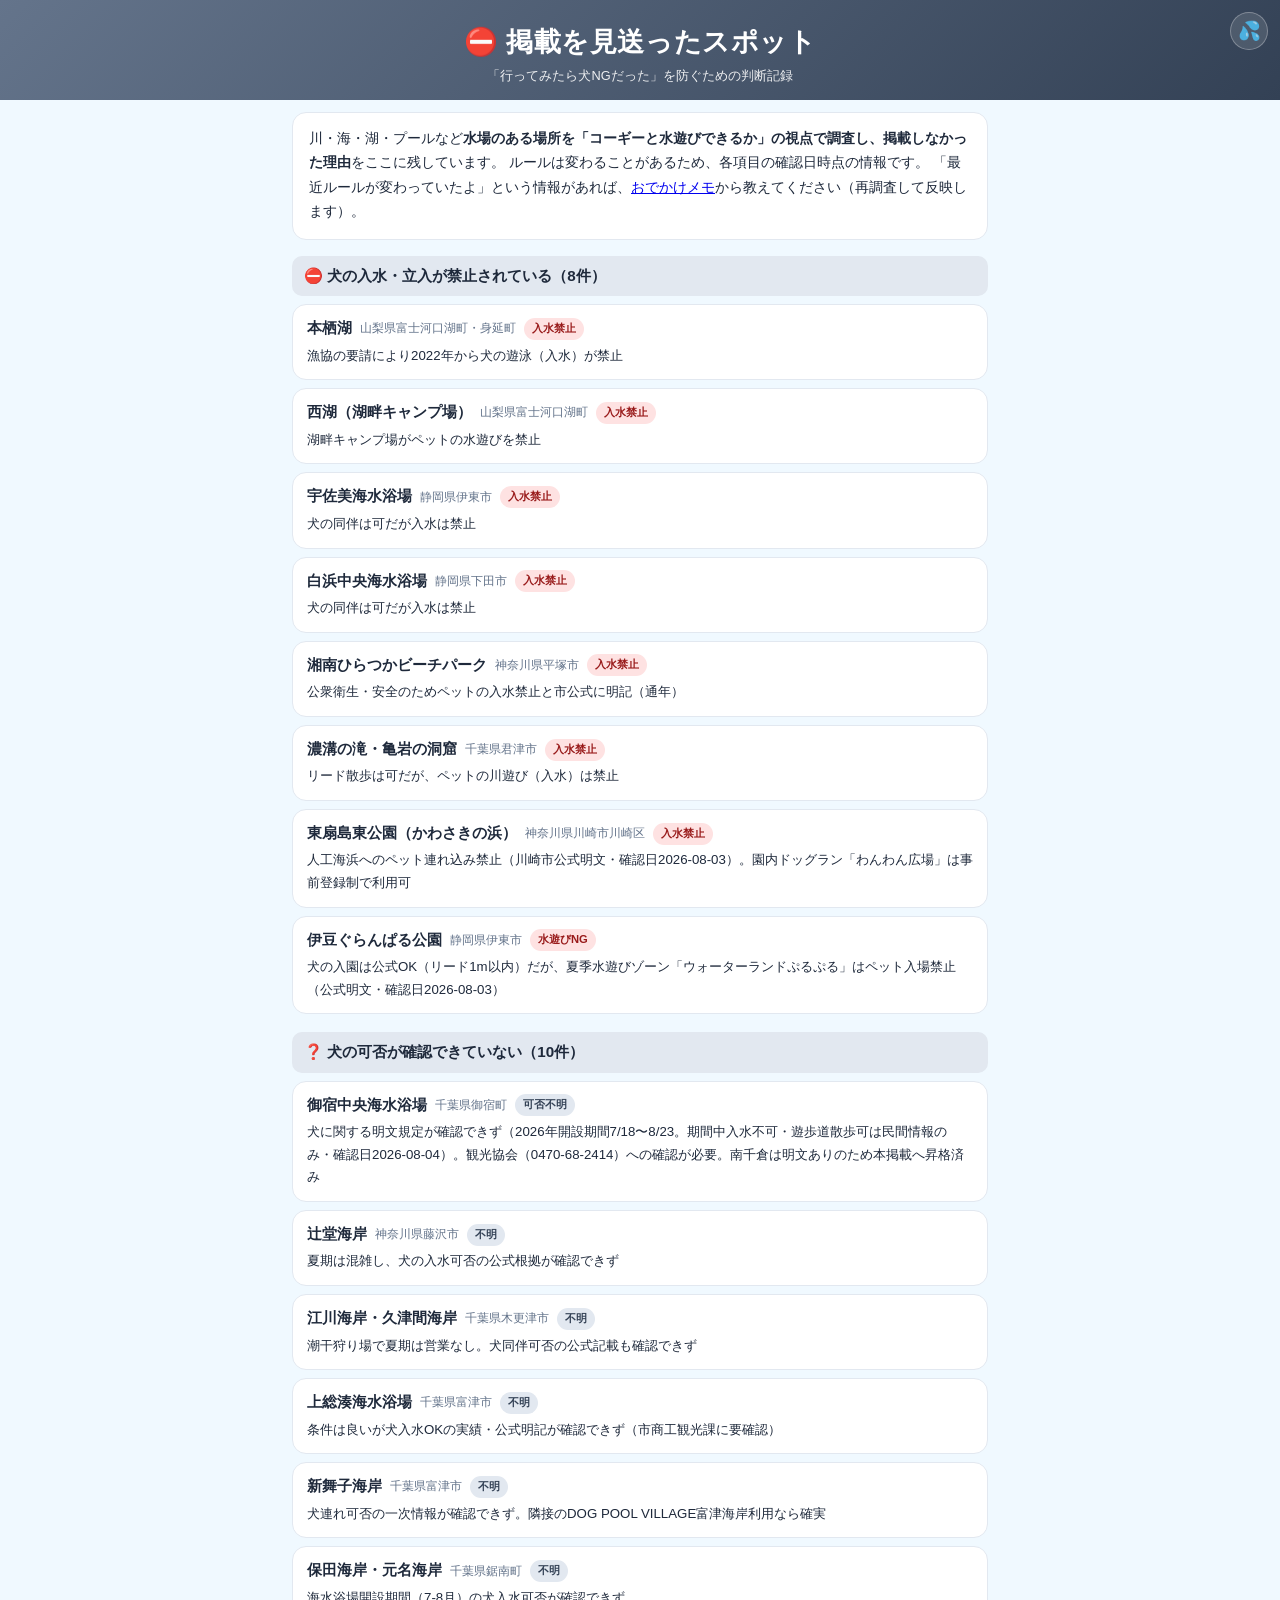
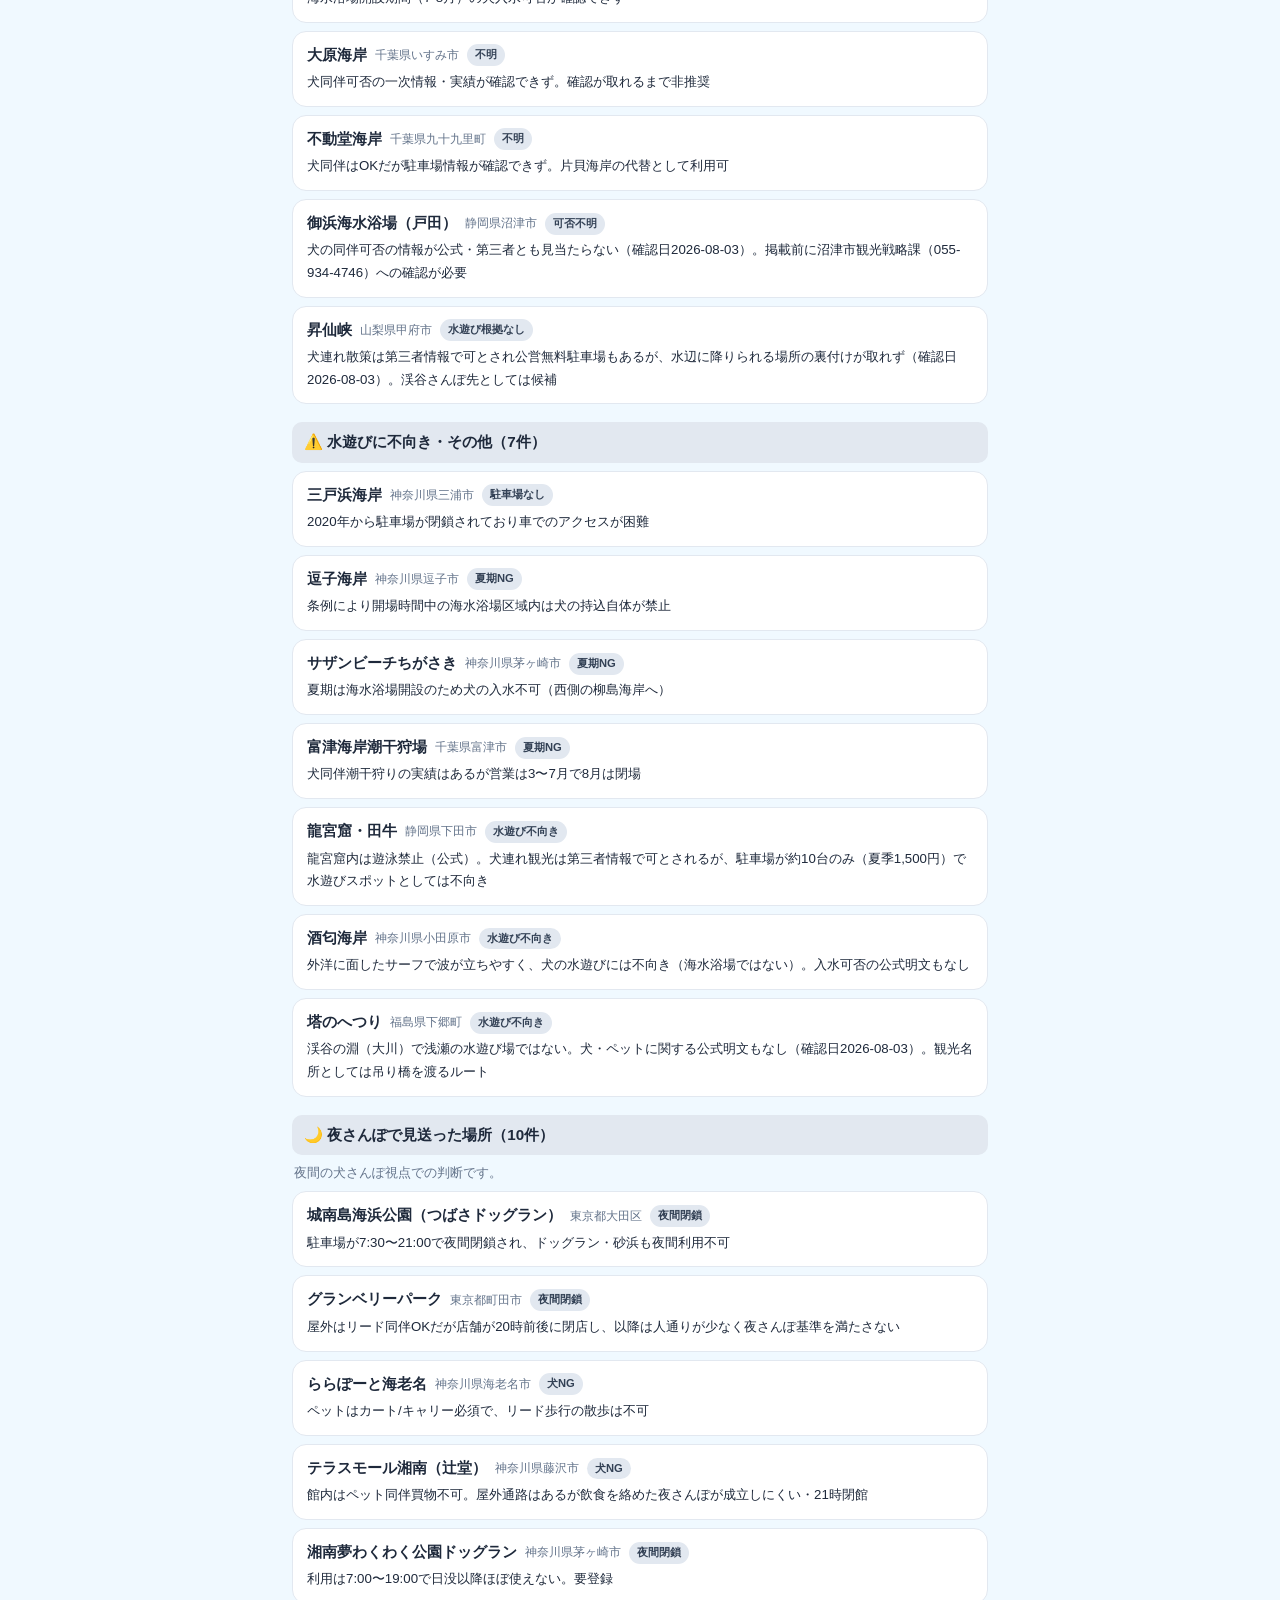
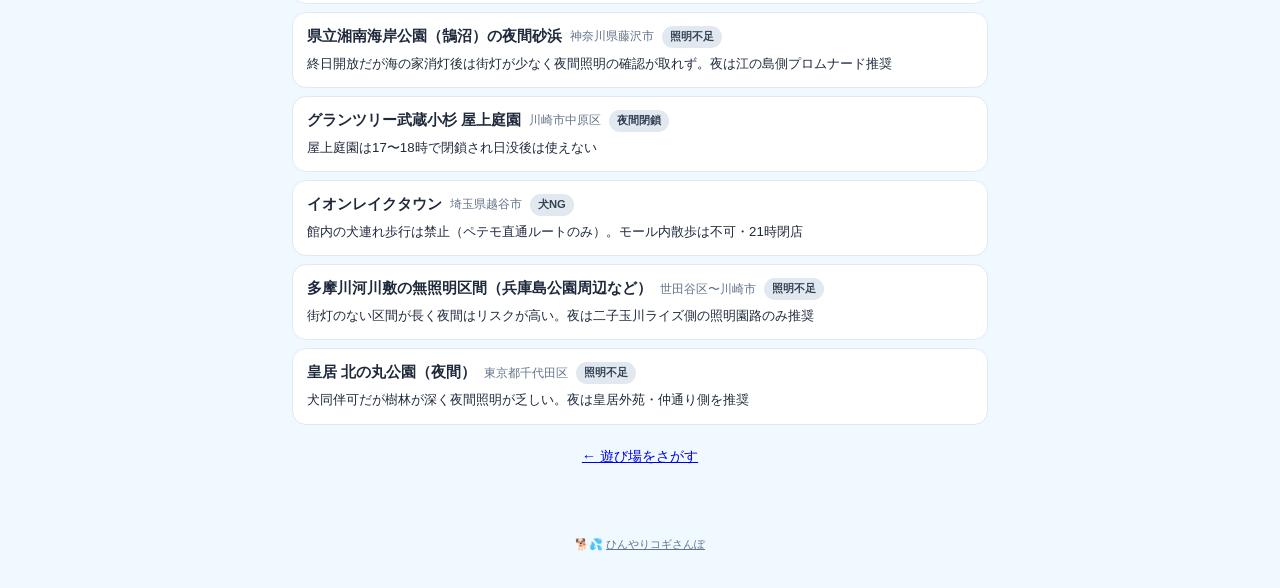
==== excluded.html @ 99f7a042 "海水浴期間NG・オフシーズン可の9海岸を見送りから本掲載へ昇格 - 由比ヶ浜・材木座／片瀬東浜／片瀬西浜・鵠沼／森戸／一色／長者ヶ崎／大磯北浜／熱海長浜／南千倉 - 各2026年開設期間をswimBa" ====
<!DOCTYPE html>
<html lang="ja">
<head>
<meta charset="UTF-8">
<meta name="viewport" content="width=device-width, initial-scale=1.0, viewport-fit=cover">
<meta name="theme-color" content="#475569">
<title>⛔ 掲載を見送ったスポット｜ひんやりコギさんぽ</title>
<link rel="icon" href="data:image/svg+xml,<svg xmlns='http://www.w3.org/2000/svg' viewBox='0 0 100 100'><text y='.9em' font-size='90'>⛔</text></svg>">
<link rel="stylesheet" href="style.css?v=24">
<style>
  .ex-header { background: linear-gradient(135deg, #64748b 0%, #334155 100%); }
  .ex-main { max-width: 720px; margin: 0 auto; padding: 12px 12px 30px; }
  .ex-intro {
    background: var(--card);
    border: 1px solid var(--border);
    border-radius: var(--radius);
    padding: 14px 16px;
    font-size: 0.85rem;
    line-height: 1.8;
    margin-bottom: 16px;
  }
  .ex-group { margin-bottom: 18px; }
  .ex-group h2 {
    font-size: 0.95rem;
    padding: 8px 12px;
    background: #e2e8f0;
    border-radius: 10px;
    margin-bottom: 8px;
  }
  .ex-item {
    background: var(--card);
    border: 1px solid var(--border);
    border-radius: var(--radius);
    padding: 12px 14px;
    margin-bottom: 8px;
  }
  .ex-item-head { display: flex; align-items: center; gap: 8px; flex-wrap: wrap; margin-bottom: 4px; }
  .ex-item-head b { font-size: 0.92rem; }
  .ex-area { font-size: 0.75rem; color: var(--muted); }
  .ex-type {
    font-size: 0.7rem;
    background: #fee2e2;
    color: #991b1b;
    border-radius: 999px;
    padding: 2px 8px;
    font-weight: 700;
    white-space: nowrap;
  }
  .ex-type.gray { background: #e2e8f0; color: #334155; }
  .ex-type.amber { background: #fef3c7; color: #92400e; }
  .ex-reason { font-size: 0.83rem; line-height: 1.7; }
  .ex-night-note { font-size: 0.8rem; color: var(--muted); margin: 4px 2px 8px; }
  .back-to-main { display: block; text-align: center; margin: 20px auto; font-size: 0.9rem; }
</style>
</head>
<body>
<header class="app-header ex-header">
  <a class="profile-btn" href="index.html" title="遊び場をさがす" aria-label="遊び場をさがす">💦</a>
  <h1>⛔ 掲載を見送ったスポット</h1>
  <p class="subtitle">「行ってみたら犬NGだった」を防ぐための判断記録</p>
</header>

<main class="ex-main">
  <section class="ex-intro">
    川・海・湖・プールなど<b>水場のある場所を「コーギーと水遊びできるか」の視点で調査し、掲載しなかった理由</b>をここに残しています。
    ルールは変わることがあるため、各項目の確認日時点の情報です。
    「最近ルールが変わっていたよ」という情報があれば、<a href="report.html">おでかけメモ</a>から教えてください（再調査して反映します）。
  </section>

  <div id="ex-groups"></div>

  <a class="back-to-main" href="index.html">← 遊び場をさがす</a>
</main>

<footer class="app-footer">
  <p>🐕💦 <a href="index.html">ひんやりコギさんぽ</a></p>
</footer>

<script src="spots.js?v=24"></script>
<script>
document.addEventListener("DOMContentLoaded", () => {
  const groups = [
    { key: "prohibited", title: "⛔ 犬の入水・立入が禁止されている", cls: "", match: (t) => /入水禁止|遊泳禁止|水遊びNG|遊び禁止/.test(t) },
    { key: "seasonal", title: "🏖️ 夏季はNG（シーズン外は可の場所も）", cls: "amber", match: (t) => /夏季/.test(t) },
    { key: "unknown", title: "❓ 犬の可否が確認できていない", cls: "gray", match: (t) => /不明|根拠なし|要確認/.test(t) },
    { key: "unsuitable", title: "⚠️ 水遊びに不向き・その他", cls: "gray", match: () => true },
  ];
  const typeCls = (g) => g.cls;
  const render = (items, night) => {
    const used = new Set();
    let html = "";
    for (const g of groups) {
      const hit = items.filter((e, i) => !used.has(i) && g.match(e.type || ""));
      items.forEach((e, i) => { if (hit.includes(e)) used.add(i); });
      if (!hit.length) continue;
      html += `<section class="ex-group"><h2>${g.title}（${hit.length}件）</h2>` +
        hit.map((e) => `
          <div class="ex-item">
            <div class="ex-item-head"><b>${e.name}</b><span class="ex-area">${e.area || ""}</span><span class="ex-type ${typeCls(g)}">${e.type || ""}</span></div>
            <p class="ex-reason">${e.reason || ""}</p>
          </div>`).join("") + `</section>`;
    }
    return html;
  };
  let html = render(typeof EXCLUDED !== "undefined" ? EXCLUDED : [], false);
  if (typeof NIGHT_EXCLUDED !== "undefined" && NIGHT_EXCLUDED.length) {
    html += `<section class="ex-group"><h2>🌙 夜さんぽで見送った場所（${NIGHT_EXCLUDED.length}件）</h2>` +
      `<p class="ex-night-note">夜間の犬さんぽ視点での判断です。</p>` +
      NIGHT_EXCLUDED.map((e) => `
        <div class="ex-item">
          <div class="ex-item-head"><b>${e.name}</b><span class="ex-area">${e.area || ""}</span><span class="ex-type gray">${e.type || ""}</span></div>
          <p class="ex-reason">${e.reason || ""}</p>
        </div>`).join("") + `</section>`;
  }
  document.getElementById("ex-groups").innerHTML = html;
});
</script>
</body>
</html>
---- style.css ----
:root {
  --sky: #0ea5e9;
  --sky-dark: #0369a1;
  --bg: #f0f9ff;
  --card: #ffffff;
  --text: #1e293b;
  --muted: #64748b;
  --green: #16a34a;
  --yellow: #ca8a04;
  --red: #dc2626;
  --border: #e2e8f0;
  --radius: 14px;
  --shadow: 0 2px 8px rgba(15, 23, 42, 0.08);
}

* { margin: 0; padding: 0; box-sizing: border-box; }

body {
  font-family: "Hiragino Kaku Gothic ProN", "Yu Gothic", "Meiryo", sans-serif;
  background: var(--bg);
  color: var(--text);
  line-height: 1.6;
  -webkit-font-smoothing: antialiased;
}

.app-header {
  background: linear-gradient(135deg, var(--sky) 0%, var(--sky-dark) 100%);
  color: #fff;
  padding: 20px 16px 14px;
  text-align: center;
  position: relative;
}

/* ヘッダー脇の控えめなプロフィールボタン */
.profile-btn {
  position: absolute;
  top: 12px;
  right: 12px;
  width: 38px;
  height: 38px;
  display: flex;
  align-items: center;
  justify-content: center;
  font-size: 1.15rem;
  text-decoration: none;
  background: rgba(255, 255, 255, 0.14);
  border: 1px solid rgba(255, 255, 255, 0.35);
  border-radius: 50%;
  opacity: 0.85;
}
.profile-btn:active { background: rgba(255, 255, 255, 0.3); }
.app-header h1 {
  font-size: 1.4rem;
  letter-spacing: 0.02em;
  padding: 0 46px; /* 右上のプロフィールボタンと干渉しないための余白 */
  touch-action: manipulation; /* ダブルタップ時のズーム抑止（隠しショートカット用） */
  user-select: none;
  -webkit-user-select: none;
  cursor: pointer;
}
.subtitle { font-size: 0.8rem; opacity: 0.9; margin-top: 2px; }
.mode-toggle {
  display: flex;
  justify-content: center;
  gap: 0;
  margin-top: 12px;
}
.mode-btn {
  border: 1.5px solid rgba(255, 255, 255, 0.6);
  background: rgba(255, 255, 255, 0.12);
  color: #fff;
  font-size: 0.9rem;
  font-weight: 700;
  padding: 8px 20px;
  cursor: pointer;
}
.mode-btn:first-child { border-radius: 999px 0 0 999px; border-right: none; }
.mode-btn:last-child { border-radius: 0 999px 999px 0; }
.mode-btn.active { background: #fff; color: var(--sky-dark); }
body.night-mode .mode-btn.active { color: #312e81; }

body.night-mode .app-header {
  background: linear-gradient(135deg, #312e81 0%, #0f172a 100%);
}
body.night-mode { background: #eef2ff; }
body.night-mode .badge.night { background: #e0e7ff; color: #3730a3; }
.badge.night { background: #e0e7ff; color: #3730a3; }

.status-bar {
  display: flex;
  justify-content: center;
  align-items: center;
  gap: 10px;
  margin-top: 10px;
  font-size: 0.78rem;
}
#refresh-btn {
  background: rgba(255, 255, 255, 0.2);
  border: 1px solid rgba(255, 255, 255, 0.5);
  color: #fff;
  border-radius: 999px;
  padding: 4px 12px;
  font-size: 0.78rem;
  cursor: pointer;
}
#refresh-btn:active { background: rgba(255, 255, 255, 0.35); }

main { max-width: 720px; margin: 0 auto; padding: 14px 12px 30px; }

.hidden { display: none !important; }

/* 出発地設定 */
.origin-box {
  background: var(--card);
  border: 1px solid var(--border);
  border-radius: var(--radius);
  box-shadow: var(--shadow);
  padding: 10px 14px;
  margin-bottom: 14px;
  font-size: 0.85rem;
}
.origin-row { display: flex; align-items: center; gap: 8px; flex-wrap: wrap; }
.origin-label { font-weight: 700; }
#origin-name { color: var(--sky-dark); font-weight: 600; }
.mini-btn {
  background: #fff;
  border: 1px solid var(--border);
  border-radius: 8px;
  padding: 4px 10px;
  font-size: 0.78rem;
  cursor: pointer;
  color: var(--text);
}
.mini-btn.primary { background: var(--sky); border-color: var(--sky); color: #fff; font-weight: 700; }
.origin-form { margin-top: 10px; border-top: 1px dashed var(--border); padding-top: 10px; }
.origin-form-row { display: flex; gap: 6px; margin-bottom: 8px; flex-wrap: wrap; }
#origin-input {
  flex: 1;
  min-width: 180px;
  border: 1px solid var(--border);
  border-radius: 8px;
  padding: 7px 10px;
  font-size: 0.85rem;
}
.privacy-note {
  font-size: 0.72rem;
  color: var(--muted);
  background: var(--bg);
  border-radius: 8px;
  padding: 8px 10px;
  line-height: 1.5;
}
.origin-status { font-size: 0.78rem; color: var(--sky-dark); margin-top: 6px; min-height: 1em; }

/* カードのメディア行（写真＋ミニ地図） */
.spot-media {
  display: flex;
  gap: 6px;
  margin: 10px 0 0;
  height: 150px;
}
.spot-media > * { flex: 1; min-width: 0; }
.spot-photo {
  position: relative;
  border-radius: 10px;
  overflow: hidden;
  background: var(--bg);
}
.spot-photo img { width: 100%; height: 100%; object-fit: cover; display: block; }
.photo-credit {
  position: absolute;
  bottom: 0;
  right: 0;
  font-size: 0.58rem;
  background: rgba(0, 0, 0, 0.45);
  color: #fff;
  padding: 1px 6px;
  border-top-left-radius: 6px;
  max-width: 95%;
  overflow: hidden;
  text-overflow: ellipsis;
  white-space: nowrap;
}
.mini-map {
  position: relative;
  border-radius: 10px;
  overflow: hidden;
  background: #dbeafe;
}
.mini-map-tiles {
  position: absolute;
  left: 50%;
  top: 50%;
  width: 768px;
  height: 256px;
  margin-left: -384px;
  margin-top: -128px;
}
.mini-map-tiles img { position: absolute; width: 256px; height: 256px; }
.mini-map-line {
  position: absolute;
  left: 0;
  top: 0;
  z-index: 1;
  pointer-events: none;
}
.mini-map-pin {
  position: absolute;
  transform: translate(-50%, -90%);
  font-size: 1.3rem;
  z-index: 2;
  text-shadow: 0 1px 2px rgba(0, 0, 0, 0.4);
}
.mini-map-pin.origin-pin {
  transform: translate(-15%, -90%);
  font-size: 1.1rem;
}
.mini-map-dist {
  position: absolute;
  top: 0;
  left: 0;
  font-size: 0.66rem;
  font-weight: 700;
  background: rgba(255, 255, 255, 0.85);
  color: var(--sky-dark);
  padding: 2px 8px;
  border-bottom-right-radius: 8px;
  z-index: 3;
}
.mini-map-osm {
  position: absolute;
  bottom: 0;
  right: 0;
  font-size: 0.58rem;
  background: rgba(255, 255, 255, 0.75);
  padding: 1px 5px;
  z-index: 2;
  border-top-left-radius: 6px;
  color: #334155;
}

/* マークボタン */
.mark-chips { margin-top: 8px; }
.mark-btns { display: flex; gap: 6px; margin-top: 12px; }
.mark-btn {
  flex: 1;
  background: var(--bg);
  border: 1px solid var(--border);
  border-radius: 10px;
  padding: 7px 4px;
  font-size: 0.76rem;
  cursor: pointer;
  color: var(--muted);
  white-space: nowrap;
}
.mark-btn.on { font-weight: 700; color: var(--text); }
.mark-btn.on.fav { background: #fef9c3; border-color: #facc15; }
.mark-btn.on.visited { background: #dcfce7; border-color: #4ade80; }
.mark-btn.on.want { background: #fce7f3; border-color: #f472b6; }

/* 移動時間フィルター */
.drive-filter {
  display: flex;
  align-items: center;
  gap: 10px;
  margin-bottom: 12px;
}
.drive-filter-label {
  flex-shrink: 0;
  font-size: 0.85rem;
  font-weight: 700;
}
.drive-filter .filter-chips { padding-bottom: 0; }
.drive-filter .chip { padding: 8px 16px; }

/* 今日のおすすめ */
.top-picks h2 { font-size: 1.05rem; margin: 6px 4px 10px; }
.top-picks-list { display: flex; flex-direction: column; gap: 10px; }
.top-pick-card {
  display: flex;
  align-items: center;
  gap: 12px;
  background: var(--card);
  border: 2px solid var(--sky);
  border-radius: var(--radius);
  box-shadow: var(--shadow);
  padding: 12px 14px;
  cursor: pointer;
}
.top-pick-rank { font-size: 1.5rem; }
.top-pick-body { flex: 1; min-width: 0; }
.top-pick-name { font-weight: 700; font-size: 0.95rem; }
.top-pick-meta { font-size: 0.78rem; color: var(--muted); }
.top-pick-temp { font-size: 1.15rem; font-weight: 700; white-space: nowrap; }

/* フィルタ */
.controls { margin: 16px 0 10px; }
.filter-chips { display: flex; gap: 8px; overflow-x: auto; padding-bottom: 6px; }
.chip {
  flex-shrink: 0;
  background: var(--card);
  border: 1px solid var(--border);
  border-radius: 999px;
  padding: 6px 14px;
  font-size: 0.85rem;
  cursor: pointer;
  color: var(--text);
}
.chip.active { background: var(--sky); border-color: var(--sky); color: #fff; font-weight: 700; }
.sort-row { display: flex; align-items: center; gap: 8px; margin-top: 8px; font-size: 0.82rem; color: var(--muted); }
#sort-select {
  border: 1px solid var(--border);
  border-radius: 8px;
  padding: 5px 8px;
  font-size: 0.85rem;
  background: var(--card);
  color: var(--text);
}

/* 地図 */
.map-section { margin: 12px 0 18px; }
#map {
  height: 320px;
  border-radius: var(--radius);
  box-shadow: var(--shadow);
  z-index: 0;
}
.map-note { font-size: 0.72rem; color: var(--muted); text-align: center; margin-top: 6px; }

/* スポットカード */
.spot-list { display: flex; flex-direction: column; gap: 14px; }
.spot-card {
  background: var(--card);
  border-radius: var(--radius);
  box-shadow: var(--shadow);
  padding: 16px;
  border: 1px solid var(--border);
  scroll-margin-top: 12px;
}
.spot-card.too-hot { opacity: 0.75; }
.spot-head { display: flex; justify-content: space-between; align-items: flex-start; gap: 10px; }
.spot-title { font-size: 1.05rem; font-weight: 700; }
.spot-area { font-size: 0.78rem; color: var(--muted); }
.spot-badges { display: flex; flex-wrap: wrap; gap: 6px; margin-top: 8px; }
.badge {
  font-size: 0.72rem;
  padding: 2px 9px;
  border-radius: 999px;
  background: #e0f2fe;
  color: var(--sky-dark);
  font-weight: 600;
  white-space: nowrap;
}
.badge.gold { background: #fef9c3; color: #854d0e; }
.badge.green { background: #dcfce7; color: #166534; }
.badge.warn { background: #fee2e2; color: #991b1b; }

.hours-box {
  display: flex;
  align-items: center;
  flex-wrap: wrap;
  gap: 4px;
  background: #eff6ff;
  border: 1px solid #bfdbfe;
  border-radius: 8px;
  padding: 6px 10px;
  margin-top: 10px;
  font-size: 0.82rem;
}
.hours-closed { color: #b91c1c; font-weight: 700; }
.hours-note { color: var(--muted); font-size: 0.75rem; }
.arrive-info {
  margin-left: auto;
  font-size: 0.75rem;
  font-weight: 700;
  color: var(--sky-dark);
  white-space: nowrap;
}
.arrive-info.arrive-ng { color: #b91c1c; }
.hours-chips { margin-top: 8px; }
.day-note { font-size: 0.72rem; color: #b45309; }

.weather-box {
  display: flex;
  align-items: center;
  gap: 14px;
  background: var(--bg);
  border-radius: 10px;
  padding: 10px 14px;
  margin-top: 10px;
  font-size: 0.9rem;
}
.weather-temp { font-size: 1.5rem; font-weight: 700; }
.temp-cool { color: var(--green); }
.temp-mid { color: var(--yellow); }
.temp-hot { color: var(--red); }
.weather-detail { font-size: 0.78rem; color: var(--muted); }

.spot-detail { margin-top: 10px; font-size: 0.85rem; }
.detail-row { display: flex; gap: 8px; margin-top: 6px; }
/* 飲食店の折りたたみ＆カード */
.resto-details {
  margin-top: 12px;
  border: 1px solid var(--border);
  border-radius: 10px;
  background: var(--bg);
}
.resto-details summary {
  cursor: pointer;
  padding: 10px 12px;
  font-size: 0.86rem;
  font-weight: 600;
  color: var(--sky-dark);
  user-select: none;
}
.resto-details[open] summary { border-bottom: 1px dashed var(--border); }
.resto-cards {
  display: flex;
  flex-direction: column;
  gap: 10px;
  padding: 10px;
}
.resto-card {
  background: var(--card);
  border: 1px solid var(--border);
  border-radius: 10px;
  padding: 12px;
  box-shadow: var(--shadow);
}
.resto-card-head {
  display: flex;
  align-items: center;
  gap: 8px;
  flex-wrap: wrap;
}
.resto-name {
  font-weight: 700;
  font-size: 0.95rem;
  color: var(--text);
  text-decoration: none;
  border-bottom: 1px dashed var(--sky);
}
.resto-status-row { margin-top: 6px; }
.resto-status {
  display: inline-block;
  font-size: 0.78rem;
  font-weight: 700;
  padding: 3px 10px;
  border-radius: 999px;
}
.resto-status.ok { background: #dcfce7; color: #166534; }
.resto-status.soon { background: #fef9c3; color: #854d0e; }
.resto-status.ng { background: #fee2e2; color: #991b1b; }
.resto-status.off { background: #f1f5f9; color: #475569; }
.resto-media { height: 130px; margin-top: 8px; }
.resto-hours { font-size: 0.8rem; margin-top: 8px; }
.resto-card .resto-note { margin-top: 4px; }

.resto-row {
  display: flex;
  align-items: baseline;
  gap: 6px;
  flex-wrap: wrap;
  margin-bottom: 4px;
}
.resto-tag {
  flex-shrink: 0;
  font-size: 0.66rem;
  font-weight: 700;
  padding: 1px 7px;
  border-radius: 999px;
  background: #e0f2fe;
  color: var(--sky-dark);
  white-space: nowrap;
}
.resto-tag.in { background: #fef9c3; color: #854d0e; }
.resto-note { font-size: 0.74rem; color: var(--muted); }
.official-row {
  background: #fffbeb;
  border: 1px solid #fde68a;
  border-radius: 8px;
  padding: 7px 10px;
  margin-top: 10px;
  font-size: 0.8rem;
}
.detail-icon { flex-shrink: 0; }
.detail-row a { color: var(--sky-dark); }

.spot-actions { display: flex; gap: 8px; margin-top: 14px; }
.action-btn {
  flex: 1;
  text-align: center;
  text-decoration: none;
  font-size: 0.85rem;
  font-weight: 700;
  padding: 10px 8px;
  border-radius: 10px;
  background: var(--sky);
  color: #fff;
}
.action-btn.secondary { background: #fff; color: var(--sky-dark); border: 1.5px solid var(--sky); }

.loading-note { text-align: center; color: var(--muted); padding: 30px 0; font-size: 0.9rem; }

/* 訪問記録 */
.badge.visited-badge { background: #fce7f3; color: #9d174d; }
.visit-block {
  background: #fdf2f8;
  border: 1px solid #fbcfe8;
  border-radius: 10px;
  padding: 10px 12px;
  margin-top: 10px;
  font-size: 0.85rem;
}
.visit-head { font-size: 0.85rem; }
.visit-date { color: var(--muted); font-size: 0.76rem; margin-left: 8px; }
.visit-summary { margin: 6px 0 0; font-weight: 600; }
.dog-chips { display: flex; flex-wrap: wrap; gap: 5px; margin-top: 8px; }
.dog-chip {
  font-size: 0.72rem;
  background: #fff;
  border: 1px solid #f9a8d4;
  color: #9d174d;
  border-radius: 999px;
  padding: 2px 9px;
}
.gt-table { margin-top: 8px; }
.gt-row { display: flex; align-items: baseline; gap: 8px; font-size: 0.8rem; padding: 2px 0; }
.gt-label { color: var(--text); }
.gt-val { font-size: 0.95rem; }
.gt-meta { color: var(--muted); font-size: 0.68rem; }
.visit-details { margin-top: 8px; }
.visit-details summary { cursor: pointer; font-size: 0.8rem; color: #9d174d; font-weight: 600; }
.visit-meta { font-size: 0.78rem; color: var(--muted); margin-top: 6px; }
.visit-routes, .visit-notes { margin: 6px 0 0 18px; font-size: 0.8rem; }
.visit-diary { margin-top: 8px; line-height: 1.7; white-space: pre-wrap; }
/* トップのサブコンテンツ導線（メイン検索を食わない控えめチップ） */
.sub-nav {
  display: flex;
  gap: 8px;
  margin: -4px 0 10px; /* 上下の間隔を揃える（mainのpadding-top 14pxと相殺） */
}
.sub-nav a {
  flex: 1;
  text-align: center;
  font-size: 0.78rem;
  font-weight: 600;
  border-radius: 999px;
  padding: 8px 10px;
  text-decoration: none;
  white-space: nowrap;
  overflow: hidden;
  text-overflow: ellipsis;
}
/* 各サブページのテーマ色の淡色版で「サブコンテンツへの入口」を示す */
.sub-nav a.to-resto {
  color: #9a3412;
  background: #fff7ed;
  border: 1px solid #fdba74;
}
.sub-nav a.to-resto b { color: #c2410c; }
.sub-nav a.to-resto:active { background: #ffedd5; }
.sub-nav a.to-excluded {
  color: #334155;
  background: #eef2f7;
  border: 1px solid #94a3b8;
}
.sub-nav a.to-excluded:active { background: #e2e8f0; }

/* 写真ライトボックス */
.lightbox {
  position: fixed;
  inset: 0;
  background: rgba(15, 23, 42, 0.93);
  z-index: 3000;
  display: flex;
  align-items: center;
  justify-content: center;
}
.lightbox.hidden { display: none; }
.lb-img {
  max-width: 94vw;
  max-height: 86vh;
  object-fit: contain;
  border-radius: 10px;
  box-shadow: 0 8px 30px rgba(0, 0, 0, 0.5);
}
.lb-close {
  position: absolute;
  top: calc(8px + env(safe-area-inset-top));
  right: 10px;
  background: rgba(255, 255, 255, 0.12);
  border: none;
  color: #fff;
  font-size: 1.3rem;
  width: 42px;
  height: 42px;
  border-radius: 50%;
  cursor: pointer;
}
.lb-prev, .lb-next {
  position: absolute;
  top: 50%;
  transform: translateY(-50%);
  background: rgba(255, 255, 255, 0.12);
  border: none;
  color: #fff;
  font-size: 1.9rem;
  width: 42px;
  height: 62px;
  border-radius: 10px;
  cursor: pointer;
}
.lb-prev { left: 8px; }
.lb-next { right: 8px; }
.lb-count {
  position: absolute;
  bottom: calc(14px + env(safe-area-inset-bottom));
  left: 50%;
  transform: translateX(-50%);
  color: #fff;
  font-size: 0.85rem;
  opacity: 0.85;
}

/* 海水浴期間の犬NG表示 */
.swimban {
  font-size: 0.8rem;
  border-radius: 10px;
  padding: 8px 12px;
  margin: 8px 0;
  line-height: 1.6;
}
.swimban.now {
  background: #fee2e2;
  border: 1px solid #fca5a5;
  color: #991b1b;
}
.swimban.now.soft {
  background: #fef3c7;
  border: 1px solid #fcd34d;
  color: #92400e;
}
.swimban.off {
  background: #ecfeff;
  border: 1px solid #67e8f9;
  color: #155e75;
}

/* 複数訪問のエントリ区切り */
.visit-entry { padding-top: 6px; }
.visit-entry + .visit-entry { border-top: 1px dashed rgba(217, 119, 6, 0.35); margin-top: 10px; }
.visit-entry-date { font-size: 0.76rem; color: #92400e; font-weight: 600; }
.visit-block > .visit-caveat { margin-top: 8px; }

/* 飲食店カード内のコンパクトな訪問記録欄 */
.resto-visit { margin-top: 8px; padding: 8px 10px; }
.resto-visit .visit-head { font-size: 0.78rem; }
.resto-visit .visit-summary { font-size: 0.8rem; }

/* 縦横混在の写真が隙間なく並ぶジャスティファイドギャラリー */
.visit-photos { display: flex; flex-wrap: wrap; gap: 4px; margin-top: 8px; }
.visit-photos::after { content: ""; flex-grow: 999999; }
.visit-photo-img {
  height: 130px;
  flex-grow: 100;
  width: 130px; /* onloadでアスペクト比に応じて上書き */
  object-fit: cover;
  border-radius: 8px;
  min-width: 0;
  max-width: 100%;
  cursor: pointer;
}
.visit-caveat { font-size: 0.7rem; color: var(--muted); margin-top: 8px; }

/* 除外リスト */
.excluded-section { margin-top: 20px; }
.excluded-section details {
  background: var(--card);
  border: 1px solid var(--border);
  border-radius: var(--radius);
  box-shadow: var(--shadow);
  padding: 12px 16px;
}
.excluded-section summary {
  cursor: pointer;
  font-weight: 700;
  font-size: 0.9rem;
  color: #991b1b;
}
.excluded-note { font-size: 0.75rem; color: var(--muted); margin: 8px 0; }
.excluded-item {
  display: flex;
  gap: 8px;
  align-items: flex-start;
  padding: 8px 0;
  border-top: 1px dashed var(--border);
  font-size: 0.82rem;
}
.excluded-type {
  flex-shrink: 0;
  font-size: 0.68rem;
  font-weight: 700;
  padding: 2px 8px;
  border-radius: 999px;
  background: #fee2e2;
  color: #991b1b;
  white-space: nowrap;
}
.excluded-type.gray { background: #f1f5f9; color: #475569; }
.excluded-body b { font-size: 0.85rem; }
.excluded-reason { color: var(--muted); font-size: 0.78rem; }

.app-footer {
  text-align: center;
  font-size: 0.7rem;
  color: var(--muted);
  padding: 18px 14px 34px;
}
.app-footer a { color: var(--muted); }

@media (min-width: 600px) {
  .app-header h1 { font-size: 1.7rem; }
  #map { height: 400px; }
}

@media (max-width: 400px) {
  .app-header h1 { font-size: 1.22rem; }
}
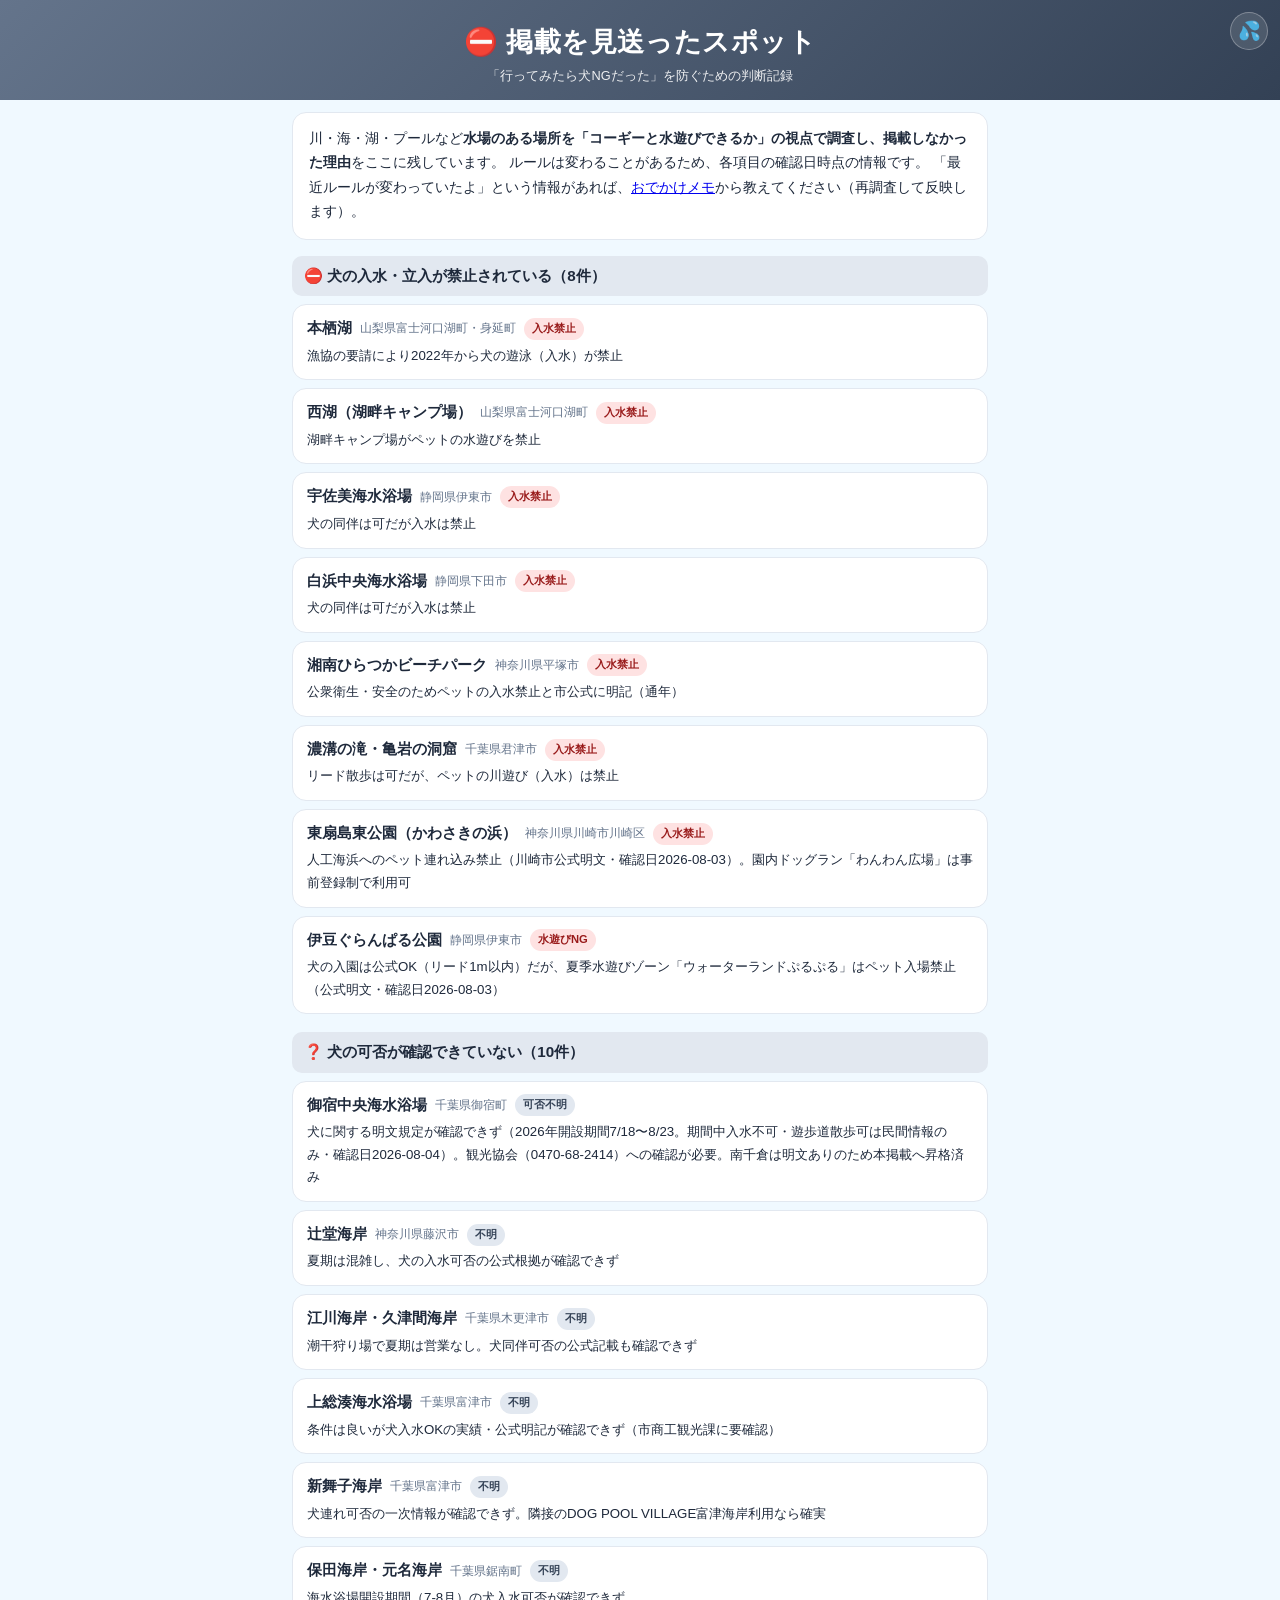
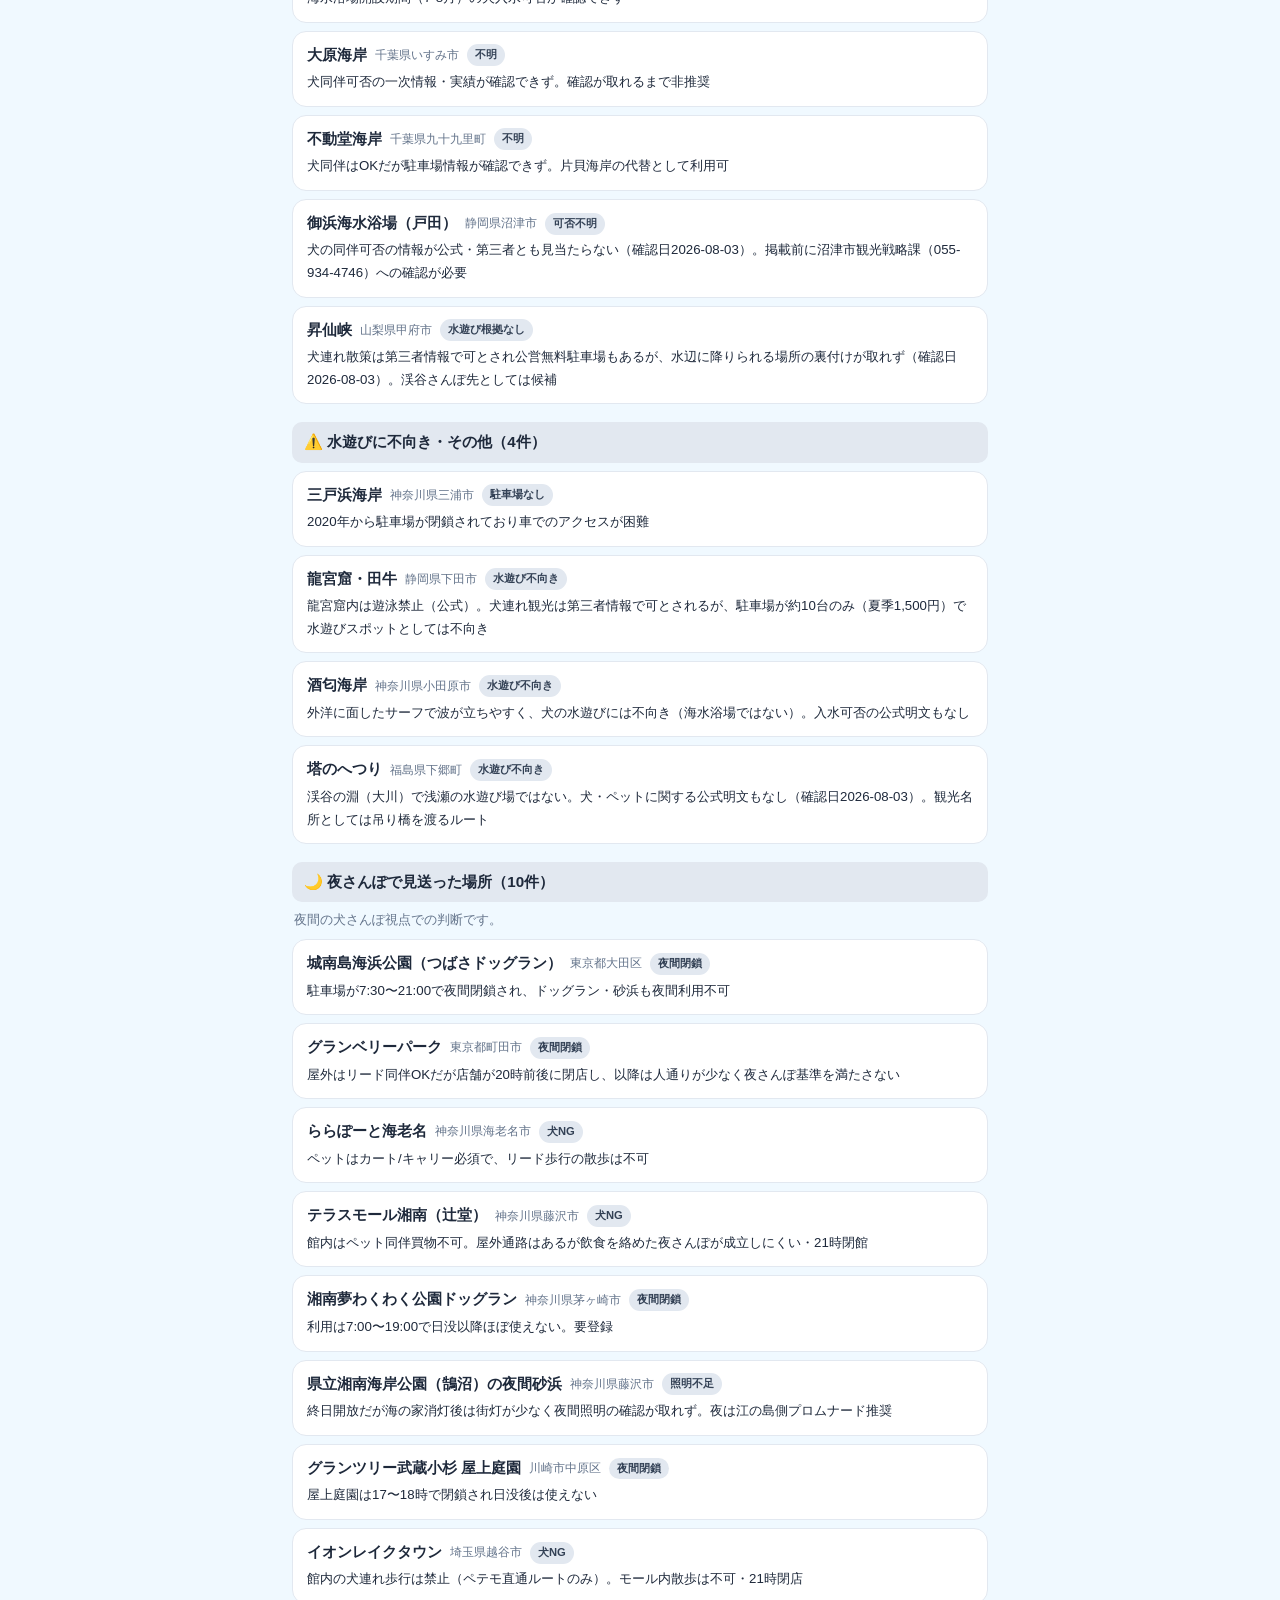
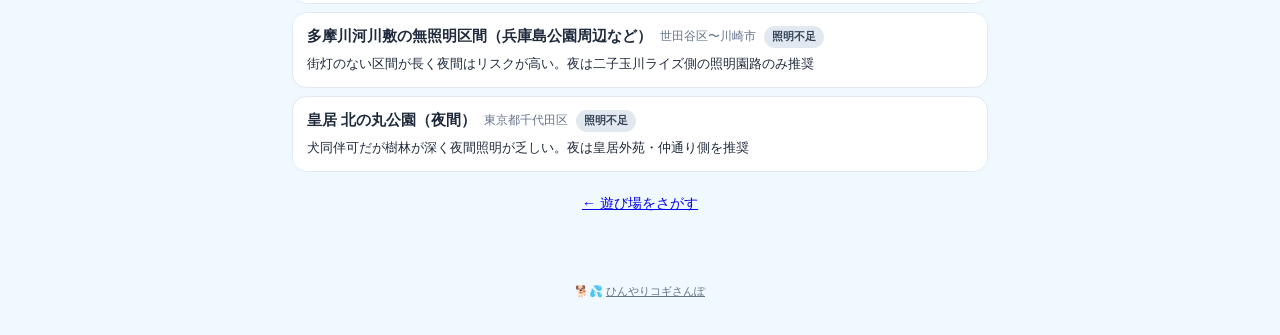
==== commit ca1c2190: "閉業スイープ全156件の適用＋見送り3か所＋不動堂海岸の昇格 閉業スイープ（2026-08-04実施）: - 削除: OISO CONNECT（2026年3月営業終了）・ファーマーズヒル（カフェ部分閉" ====
--- a/excluded.html
+++ b/excluded.html
@@ -6,7 +6,7 @@
 <meta name="theme-color" content="#475569">
 <title>⛔ 掲載を見送ったスポット｜ひんやりコギさんぽ</title>
 <link rel="icon" href="data:image/svg+xml,<svg xmlns='http://www.w3.org/2000/svg' viewBox='0 0 100 100'><text y='.9em' font-size='90'>⛔</text></svg>">
-<link rel="stylesheet" href="style.css?v=24">
+<link rel="stylesheet" href="style.css?v=25">
 <style>
   .ex-header { background: linear-gradient(135deg, #64748b 0%, #334155 100%); }
   .ex-main { max-width: 720px; margin: 0 auto; padding: 12px 12px 30px; }
@@ -76,7 +76,7 @@
   <p>🐕💦 <a href="index.html">ひんやりコギさんぽ</a></p>
 </footer>
 
-<script src="spots.js?v=24"></script>
+<script src="spots.js?v=25"></script>
 <script>
 document.addEventListener("DOMContentLoaded", () => {
   const groups = [
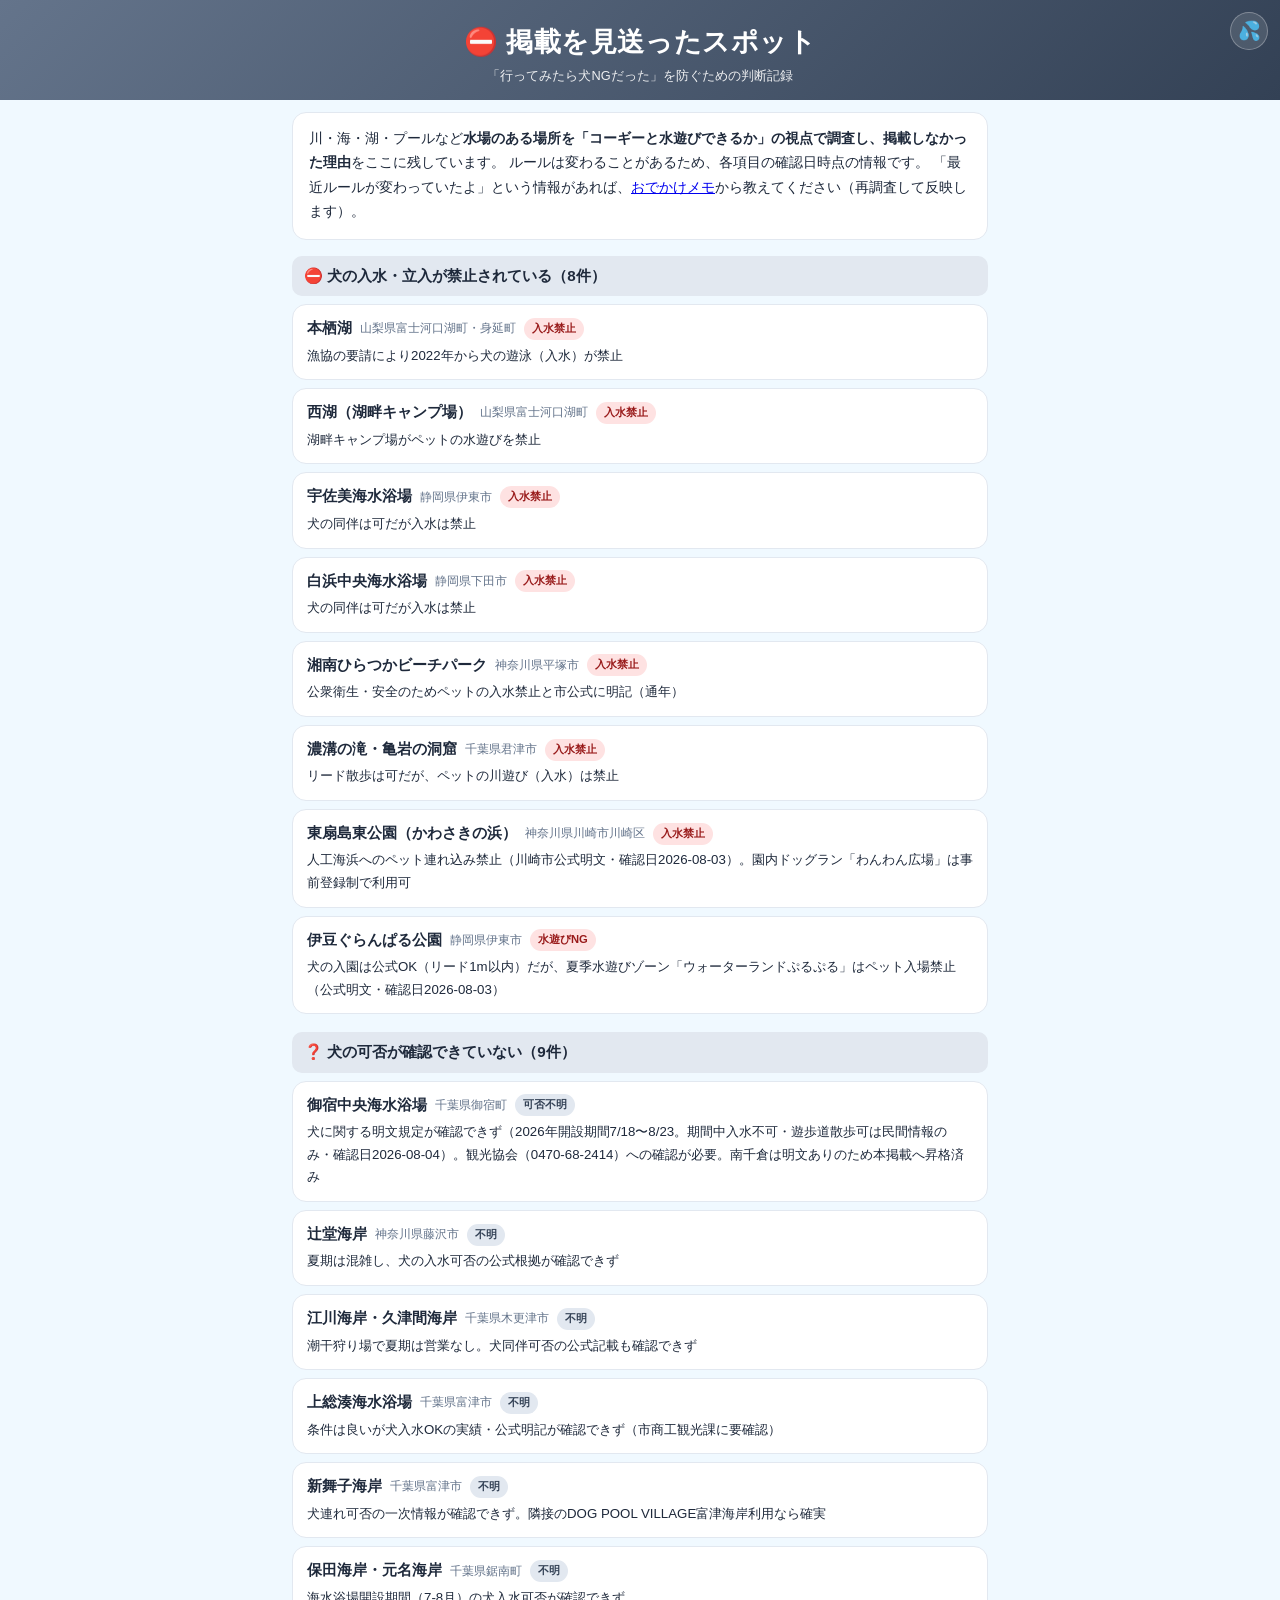
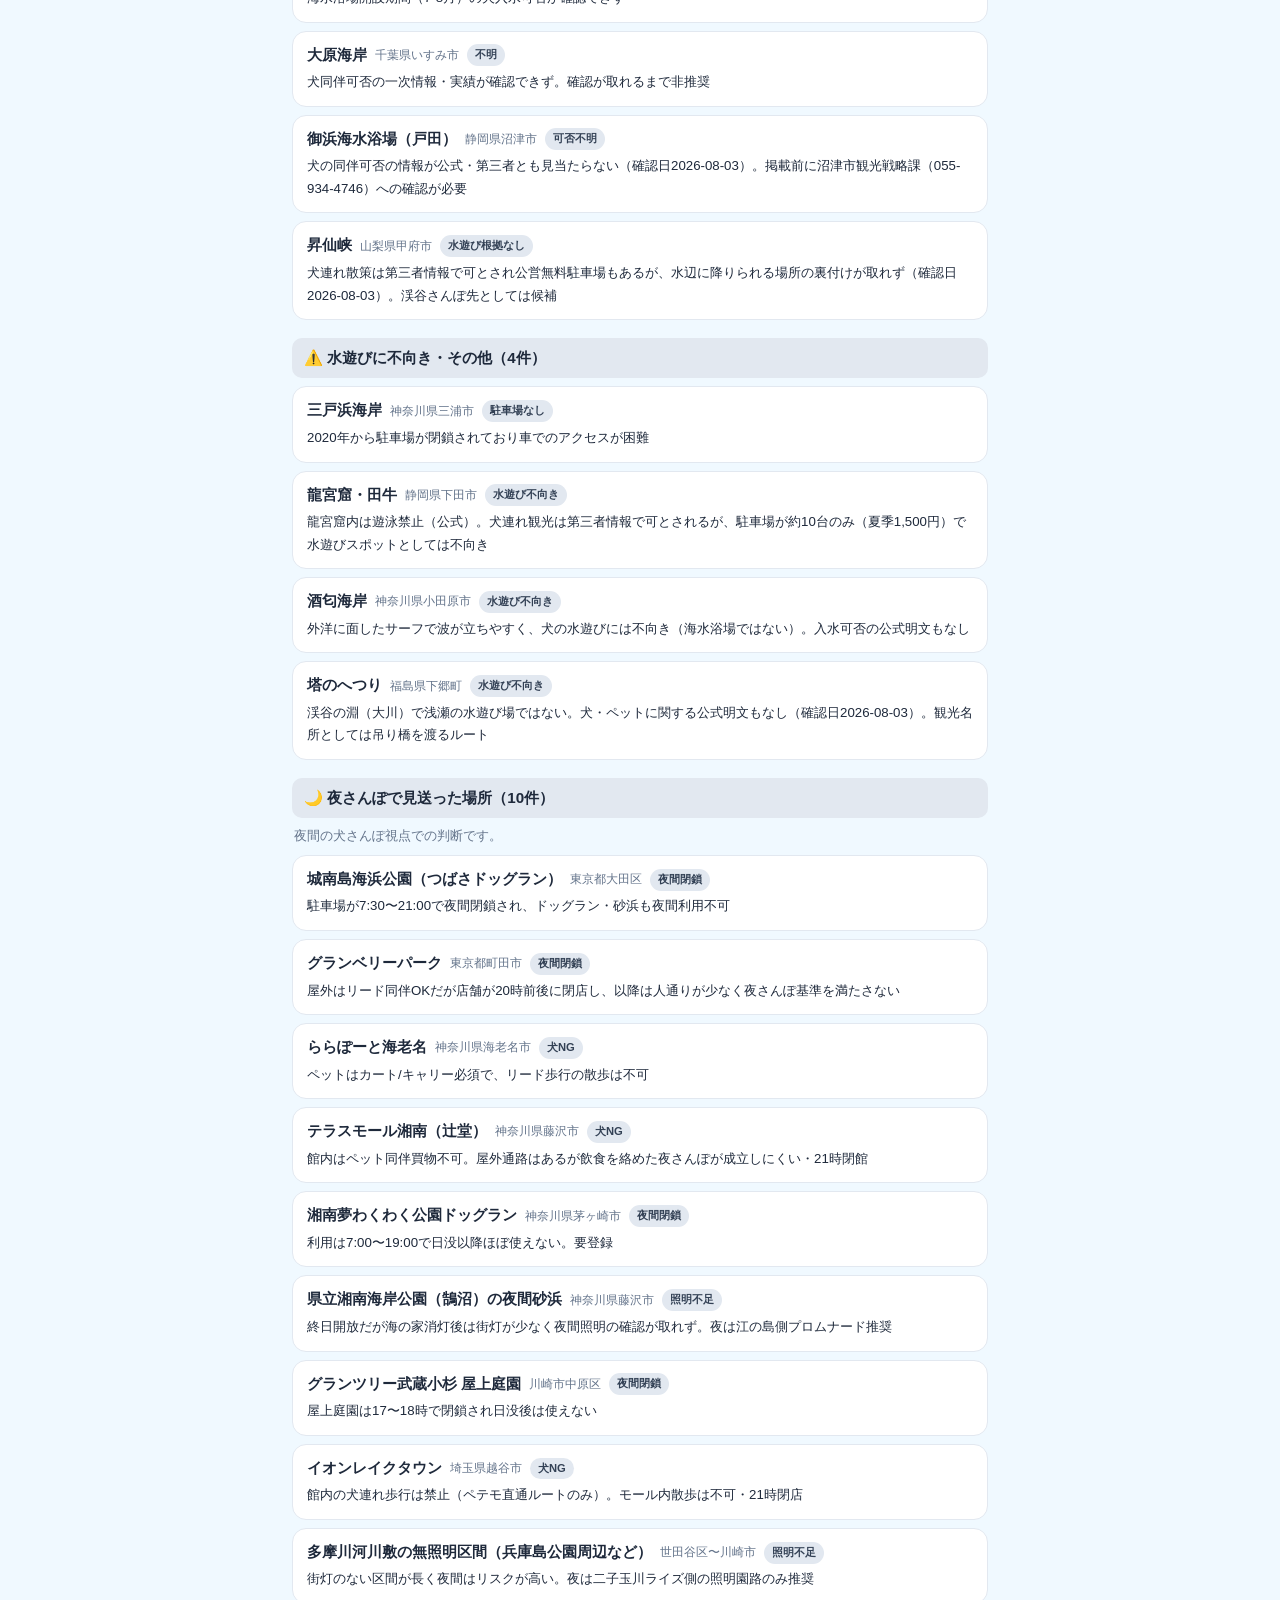
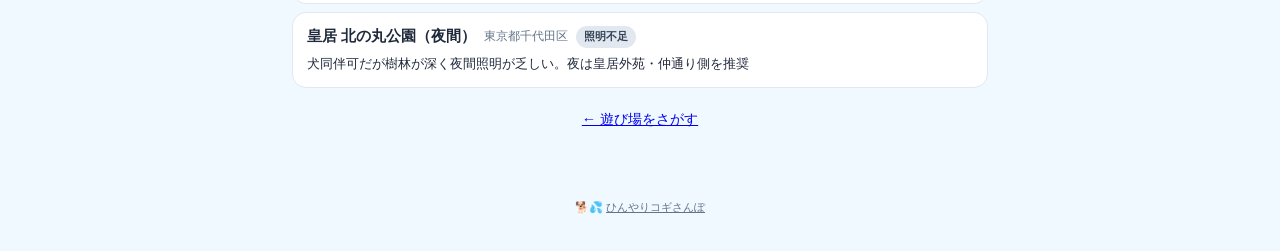
==== commit 53978340: "出発地変更時の移動時間推定を校正（飼い主の体感フィードバック反映） 平均55km/h固定 → 距離帯別（道路換算25km未満30km/h・70km未満42km/h・以遠55km/h）＋端点10分。 一" ====
--- a/excluded.html
+++ b/excluded.html
@@ -6,7 +6,7 @@
 <meta name="theme-color" content="#475569">
 <title>⛔ 掲載を見送ったスポット｜ひんやりコギさんぽ</title>
 <link rel="icon" href="data:image/svg+xml,<svg xmlns='http://www.w3.org/2000/svg' viewBox='0 0 100 100'><text y='.9em' font-size='90'>⛔</text></svg>">
-<link rel="stylesheet" href="style.css?v=25">
+<link rel="stylesheet" href="style.css?v=29">
 <style>
   .ex-header { background: linear-gradient(135deg, #64748b 0%, #334155 100%); }
   .ex-main { max-width: 720px; margin: 0 auto; padding: 12px 12px 30px; }
@@ -76,7 +76,7 @@
   <p>🐕💦 <a href="index.html">ひんやりコギさんぽ</a></p>
 </footer>
 
-<script src="spots.js?v=25"></script>
+<script src="spots.js?v=29"></script>
 <script>
 document.addEventListener("DOMContentLoaded", () => {
   const groups = [
